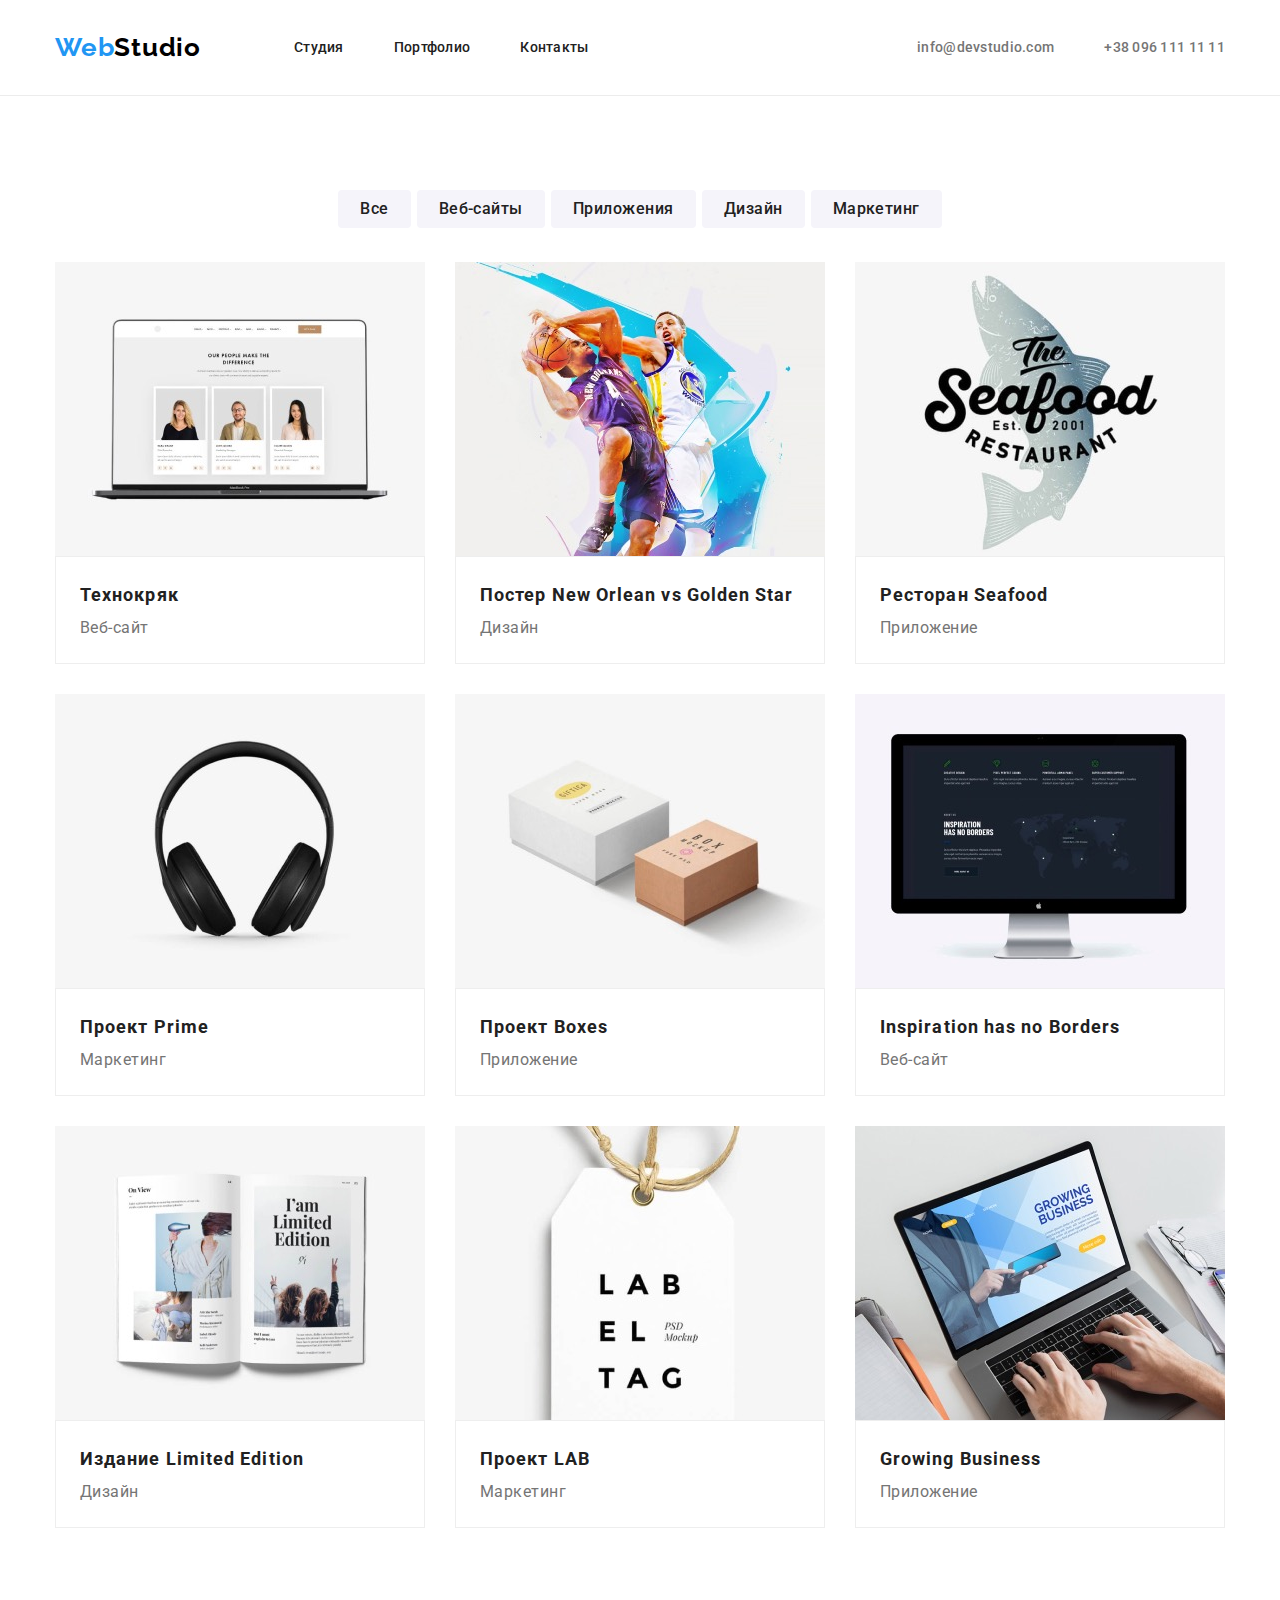
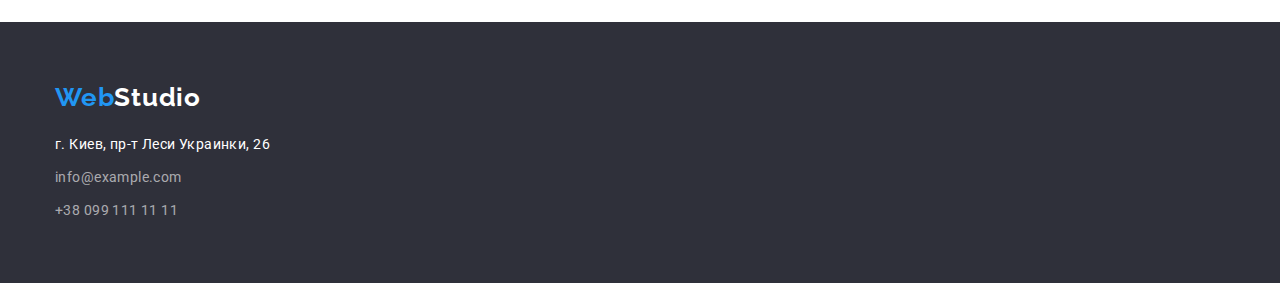
==== portfolio.html @ e6b396a7 "Cloned Hw3" ====
<!DOCTYPE html>
<html lang="ru">
<head>
    <meta charset="UTF-8">
    <meta http-equiv="X-UA-Compatible" content="IE=edge">
    <meta name="viewport" content="width=device-width, initial-scale=1.0">
    <title>Портфолио WebStudio</title>
    <link rel="preconnect" href="https://fonts.googleapis.com">
    <link rel="preconnect" href="https://fonts.gstatic.com" crossorigin>
    <link href="https://fonts.googleapis.com/css2?family=Raleway:wght@700&family=Roboto:wght@400;500;700;900&display=swap"
    rel="stylesheet">
    <link rel="stylesheet" href="https://cdnjs.cloudflare.com/ajax/libs/modern-normalize/1.1.0/modern-normalize.min.css">
    <link rel="stylesheet" href="./css/styles.css">
</head>
<body>
<header class="header">
    <div class="container">
        <div class="row-items">
            <nav class="row-items">
                <a class="logo link" href="./index.html">Web<span class="logo-studio">Studio</span></a>
                <ul class="list row-items">
                    <li class="header-list"><a class="header-item navigation" href="./index.html">Студия</a></li>
                    <li class="header-list"><a class="header-item navigation" href="./portfolio.html">Портфолио</a></li>
                    <li class="header-list"><a class="header-item navigation" href="./contacts">Контакты</a></li>
                </ul>
            </nav>

            <ul class="list row-items header-contacts">
                <li class="header-list"><a class="header-item contacts"
                        href="mailto:info@devstudio.com">info@devstudio.com</a></li>
                <li class="header-list"><a class="header-item contacts" href="tel:+380961111111">+38 096 111 11 11</a>
                </li>
            </ul>
        </div>
    </div>
</header>


<main>
    <div class="container">
    <section class="section">
            <h1 class="hidden">Портфолио Работ WebStudio</h1>
            <ul class="list row-items filter-position">
                <li class="filter-list"><button class="filter" type="button">Все</button></li>
                <li class="filter-list"><button class="filter" type="button">Веб-сайты</button></li>
                <li class="filter-list"><button class="filter" type="button">Приложения</button></li>
                <li class="filter-list"><button class="filter" type="button">Дизайн</button></li>
                <li class="filter-list"><button class="filter" type="button">Маркетинг</button></li>
            </ul>

    <ul class="list row-items">
        <li class="project-card"><a class="link" href=""><img src="./images/case1.jpg" alt="Веб-сайт Технокряк" width="370" height="294" class="image"> <div class="project-text"><h2 class="project-name">Технокряк</h2><p class="project-definition">Веб-сайт</p></div></a></li>
        <li class="project-card"><a class="link" href=""><img src="./images/case2.jpg" alt="Дизайн Постер New Orlean vs Golden Star" width="370" height="294" class="image"><div class="project-text"><h2 class="project-name">Постер New Orlean vs Golden Star</h2><p class="project-definition">Дизайн</p></div></a></li>
        <li class="project-card"><a class="link" href=""><img src="./images/case3.jpg" alt="Приложение Ресторан Seafood" width="370" height="294" class="image"><div class="project-text"><h2 class="project-name">Ресторан Seafood</h2><p class="project-definition">Приложение</p></div></a></li>
        <li class="project-card"><a class="link" href=""><img src="./images/case4.jpg" alt="Маркетинг Проект Prime" width="370" height="294" class="image"><div class="project-text"><h2 class="project-name">Проект Prime</h2><p class="project-definition">Маркетинг</p></div></a></li>
        <li class="project-card"><a class="link" href=""><img src="./images/case5.jpg" alt="Приложение Проект Boxes" width="370" height="294" class="image"><div class="project-text"><h2 class="project-name">Проект Boxes</h2><p class="project-definition">Приложение</p></div></a></li>
        <li class="project-card"><a class="link" href=""><img src="./images/case6.jpg" alt="Веб-сайт Inspiration has no Borders" width="370" height="294" class="image"><div class="project-text"><h2 class="project-name" lang="en">Inspiration has no Borders</h2><p class="project-definition">Веб-сайт</p></div></a></li>
        <li class="project-card"><a class="link" href=""><img src="./images/case7.jpg" alt="Дизайн Издание Limited Edition" width="370" height="294" class="image"><div class="project-text"><h2 class="project-name">Издание Limited Edition</h2><p class="project-definition">Дизайн</p></div></a></li>
        <li class="project-card"><a class="link" href=""><img src="./images/case8.jpg" alt="Маркетинг Проект LAB" width="370" height="294" class="image"><div class="project-text"><h2 class="project-name">Проект LAB</h2><p class="project-definition">Маркетинг</p></div></a></li>
        <li class="project-card"><a class="link" href=""><img src="./images/case9.jpg" alt="Приложение Growing Business" width="370" height="294" class="image"><div class="project-text"><h2 class="project-name" lang="en">Growing Business</h2><p class="project-definition">Приложение</p></div></a></li>
    </ul>

    </div>
    </section>
</main>


        <footer class="footer">
            <div class="container">
                <a class="logo-footer link" href="./index.html">Web<span class="studio-footer">Studio</span></a>
                <address>
                    <ul class="list">
                        <li class="footer-list"><a class="address-street" href="https://goo.gl/maps/aRRkFb3PzJFJw8Fk9"
                                target="_blank">г. Киев, пр-т Леси Украинки, 26</a></li>
                        <li class="footer-list"><a class="address-contacts link"
                                href="mailto:info@devstudio.com">info@example.com</a></li>
                        <li class="footer-list"><a class="address-contacts link" href="tel:+380961111111">+38 099 111 11 11</a>
                        </li>
                    </ul>
                </address>
            </div>
        </footer>
</body>
</html>
---- css/styles.css ----
:root {
  --brand-color: #2196f3;
  --text-main: #757575;
  --section-background: #2f303a;
  --section-extra: #f5f4fa;
  --text-important: #212121;
  --brand-header: #000000;
  --elements-white: #ffffff;
}

h1,
h2,
h3,
h4,
h5,
h6,
ul,
p {
  margin: 0;
  padding: 0;
}

body {
  font-family: "Roboto", "Helvetica Neue", "Verdana", "Tahoma", sans-serif;
  color: var(--text-main);
  font-size: 14px;
  line-height: 1.71;
  letter-spacing: 0.03em;
  background: var(--elements-white);
}

.container {
  max-width: 1200px;
  margin-left: auto;
  margin-right: auto;
  padding-left: 15px;
  padding-right: 15px;
}

.link {
  display: block;
  text-decoration: none;
}

.list {
  list-style: none;
}

.row-items {
  display: flex;
  flex-wrap: wrap;
  align-items: center;
}

.section {
  padding-top: 94px;
  padding-bottom: 94px;
}

/* header */

.header {
  padding-top: 32px;
  padding-bottom: 32px;

  border-bottom: #ececec solid 1px;
}

.header-contacts {
  margin-left: auto;
}

/*logo*/

.logo {
  font-family: "Raleway";
  font-weight: 700;
  font-size: 26px;
  line-height: 1.2;
  letter-spacing: 0.03em;
  color: var(--brand-color);
}

.logo-studio {
  color: var(--brand-header);
}

/*header navigation*/

.header-list {
  margin-right: 50px;
}

.header-list:last-child {
  margin-right: 0px;
}

.header-list:first-child {
  margin-left: 93px;
}

.header-item {
  font-weight: 500;
  line-height: 1.14;
  letter-spacing: 0.02em;
  text-decoration: none;
}

.navigation {
  color: var(--text-important);
}

.contacts {
  color: var(--text-main);
}

.header-item:hover,
.header-item:focus,
.address-street:focus,
.address-street:hover,
.address-contacts:focus,
.address-contacts:hover {
  color: var(--brand-color);
}

/* hero */

.hero {
  padding-top: 200px;
  padding-bottom: 200px;
  background: var(--section-background);
}

.hero-headline {
  font-weight: 900;
  font-size: 44px;
  line-height: 1.36;
  letter-spacing: 0.06em;
  text-transform: uppercase;
  color: var(--elements-white);
  text-align: center;
}

.btn-hero {
  display: block;

  margin-top: 30px;
  margin-left: auto;
  margin-right: auto;
  padding: 10px 32px;

  font-family: inherit;
  font-weight: 700px;
  font-size: 16px;
  line-height: 1.87;
  letter-spacing: 0.06em;
  color: var(--elements-white);
  background: var(--brand-color);
  border: transparent;
  border-radius: 4px;
  cursor: pointer;
}

/*section 1 */

.advantage-title {
  margin-bottom: 10px;

  font-weight: 700px;
  line-height: 1.14;
  letter-spacing: 0.03em;
  text-transform: uppercase;
  color: var(--text-important);
}

.advantage-list {
  max-width: 270px;
  margin-right: 30px;
}

.advantage-list:last-child {
  margin-right: 0;
}

/*sections services & team */

.section-services {
  padding-bottom: 94px;
}

.section-title {
  margin-bottom: 50px;

  font-weight: 700px;
  font-size: 36px;
  line-height: 1.17;
  text-align: center;
  letter-spacing: 0.03em;
  color: var(--text-important);
}

.services-list {
  margin-right: 30px;
}

.services-list:last-child {
  margin-right: 0;
}

.section-team {
  background: var(--section-extra);
}

.team-card {
  max-width: 270px;
  background: var(--elements-white);
  border-radius: 0px 0px 4px 4px;

  filter: drop-shadow(0px 4px 4px rgba(0, 0, 0, 0.25));
}

.team-list {
  font-size: 16px;
  line-height: 1.19;
  text-align: center;
  letter-spacing: 0.03em;
}

.team-member {
  margin-right: 30px;
}

.team-member:last-child {
  margin-right: 0;
}

.team-name {
  margin-bottom: 10px;

  font-weight: 500px;
  color: var(--text-important);
}

.team-description {
  padding-top: 30px;
  padding-bottom: 30px;
}

/*address*/

.footer {
  background: var(--section-background);
  padding-top: 60px;
  padding-bottom: 60px;
}

.logo-footer {
  margin-bottom: 20px;

  font-family: "Raleway";
  font-weight: 700;
  font-size: 26px;
  line-height: 1.2;
  letter-spacing: 0.03em;
  color: var(--brand-color);

  margin-bottom: 20px;
}

.studio-footer {
  color: var(--elements-white);
}

.footer-list {
  margin-top: 9px;
}

.footer-list:first-child{
  margin-top: 0;
}

.address-street {
  color: var(--elements-white);
  line-height: 1.71;
  letter-spacing: 0.03em;
  text-decoration: inherit;
  font-style: normal;
}

.address-contacts {
  line-height: 1.71;
  letter-spacing: 0.03em;
  color: rgba(255, 255, 255, 0.6);
  font-style: normal;
}

/*portfolio page*/

.hidden {
  position: absolute;
  clip: rect(0 0 0 0);
  width: 1px;
  height: 1px;
  margin: -1px;
  border: 0;
  padding: 0;
  overflow: hidden;
}

/*filters*/

.filter {
  padding: 6px 22px;

  font-weight: 500;
  font-size: 16px;
  line-height: 1.62;
  text-align: center;
  letter-spacing: 0.03em;
  color: var(--text-important);
  background: var(--section-extra);
  cursor: pointer;
  border: transparent;
  border-radius: 4px;
}

.filter:hover,
.filter:focus {
  color: var(--elements-white);
  background: var(--brand-color);
  box-shadow: 0px 3px 1px rgba(0, 0, 0, 0.1), 0px 1px 2px rgba(0, 0, 0, 0.08),
    0px 2px 2px rgba(0, 0, 0, 0.12);
}

.filter-list {
  margin-right: 6px;
}

.filter-list:last-child {
  margin-right: 0;
}

.filter-position {
  justify-content: center;
  margin-bottom: 34px;
}

/*projects list*/

.project-card {
  width: 370px;
  margin-right: 30px;
  margin-top: 30px;
}

.project-card:nth-child(-n + 3) {
  margin-top: 0;
}

.project-card:nth-child(3n + 0) {
  margin-right: 0;
}

.image {
  display: block;
  max-width: 100%;
  height: auto;
}

.project-text {
  padding: 20px 24px;

  background: var(--elements-white);
  border: #eeeeee 1px solid;
}

.project-name {
  font-weight: 700;
  font-size: 18px;
  line-height: 2;
  letter-spacing: 0.06em;
  color: var(--text-important);
}

.project-definition {
  font-size: 16px;
  line-height: 1.87;
  letter-spacing: 0.03em;
  color: var(--text-main);
}
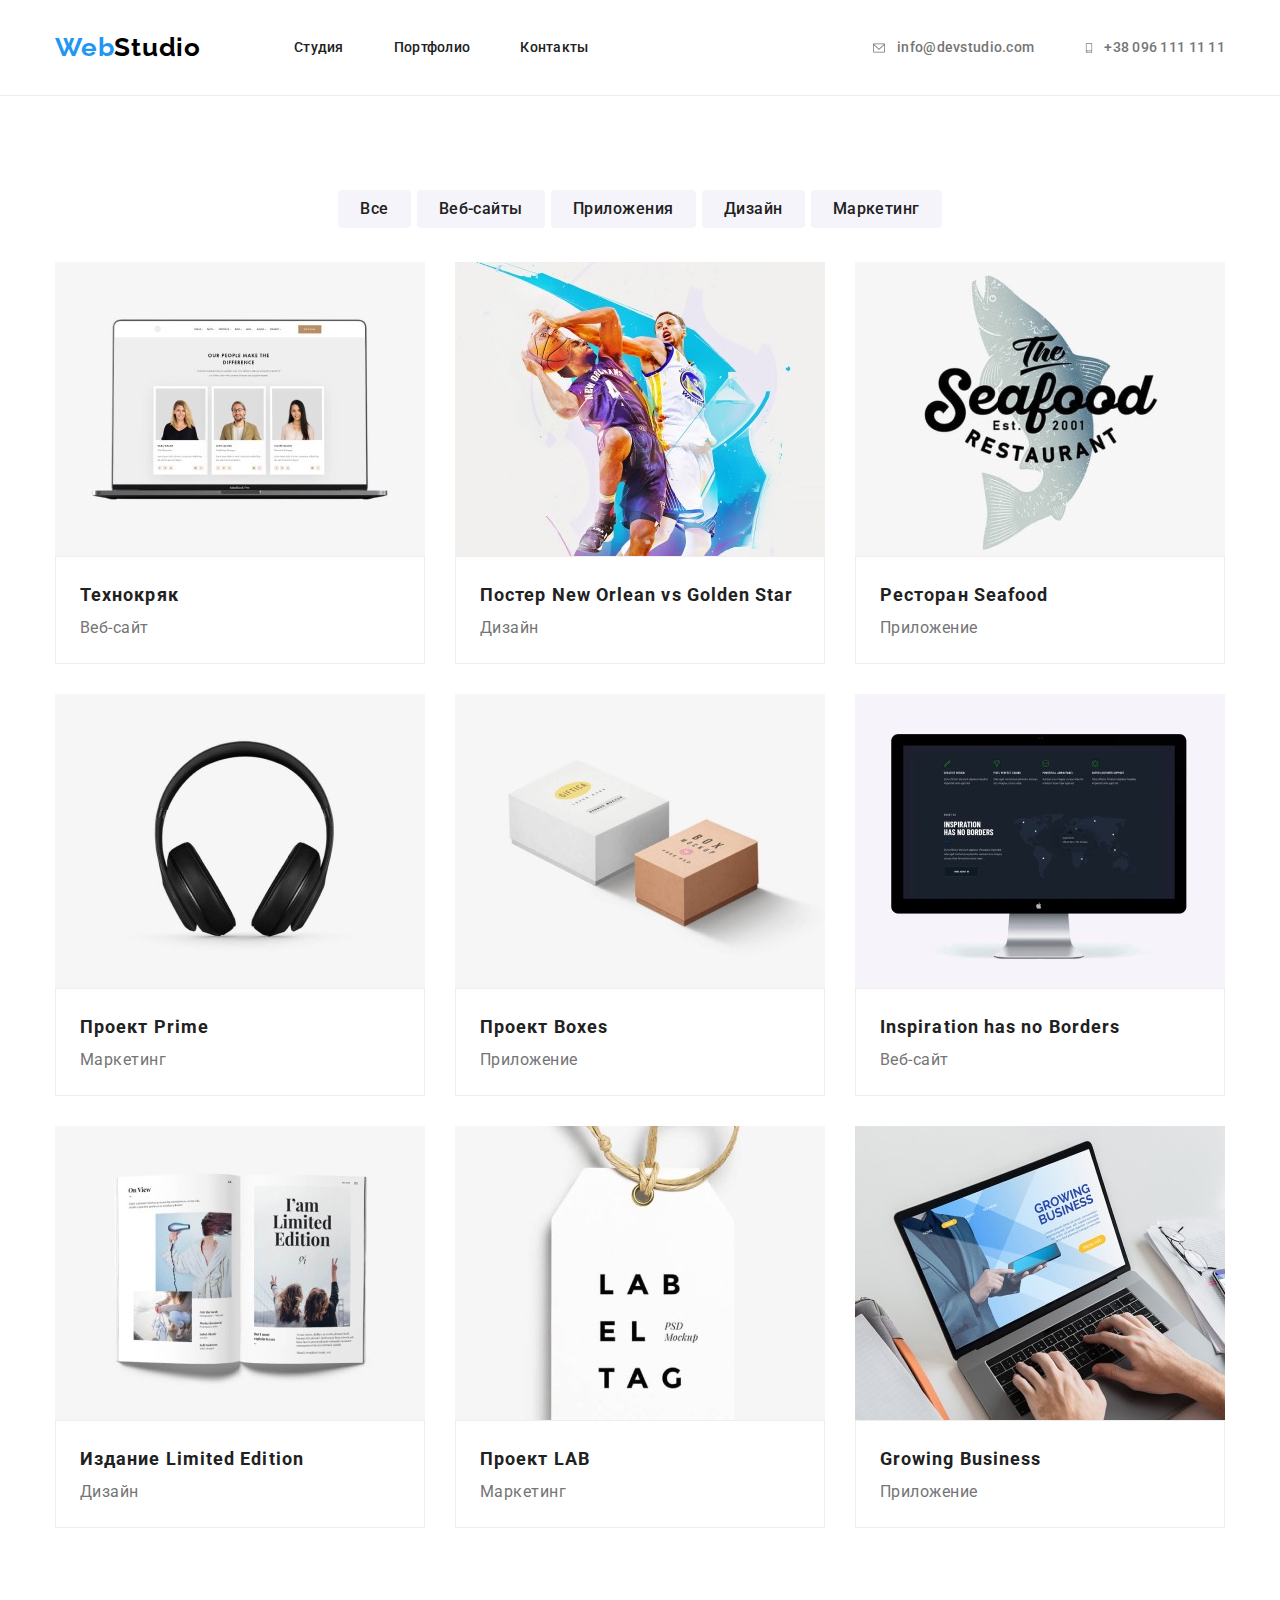
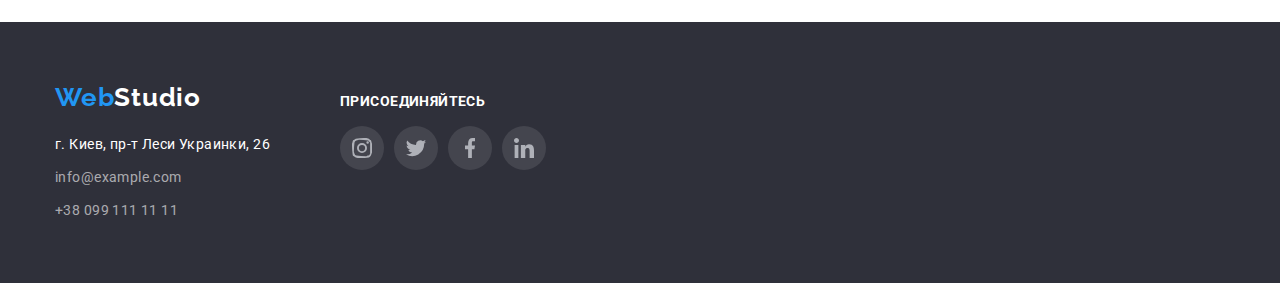
==== commit 52e965f7: "First_assignment_submission_24_11" ====
--- a/portfolio.html
+++ b/portfolio.html
@@ -26,10 +26,14 @@
             </nav>
 
             <ul class="list row-items header-contacts">
-                <li class="header-list"><a class="header-item contacts"
-                        href="mailto:info@devstudio.com">info@devstudio.com</a></li>
-                <li class="header-list"><a class="header-item contacts" href="tel:+380961111111">+38 096 111 11 11</a>
-                </li>
+                <li class="header-list"><a class="header-item contacts" href="mailto:info@devstudio.com"><svg width="16"
+                            height="12" class="icon header-icon">
+                            <use href="../images/icons.svg#icon-email"></use>
+                        </svg>info@devstudio.com</a></li>
+                <li class="header-list"><a class="header-item contacts" href="tel:+380961111111"><svg width="10"
+                            height="16" class="icon header-icon">
+                            <use href="../images/icons.svg#icon-phone"></use>
+                        </svg>+38 096 111 11 11</a> </li>
             </ul>
         </div>
     </div>
@@ -66,18 +70,42 @@
 
 
         <footer class="footer">
-            <div class="container">
-                <a class="logo-footer link" href="./index.html">Web<span class="studio-footer">Studio</span></a>
-                <address>
-                    <ul class="list">
-                        <li class="footer-list"><a class="address-street" href="https://goo.gl/maps/aRRkFb3PzJFJw8Fk9"
-                                target="_blank">г. Киев, пр-т Леси Украинки, 26</a></li>
-                        <li class="footer-list"><a class="address-contacts link"
-                                href="mailto:info@devstudio.com">info@example.com</a></li>
-                        <li class="footer-list"><a class="address-contacts link" href="tel:+380961111111">+38 099 111 11 11</a>
-                        </li>
+            <div class="container row-items-footer">
+                <div>
+                    <a class="logo-footer link" href="./index.html">Web<span class="studio-footer">Studio</span></a>
+                    <address>
+                        <ul class="list">
+                            <li class="footer-list"><a class="address-street" href="https://goo.gl/maps/aRRkFb3PzJFJw8Fk9"
+                                    target="_blank">г. Киев, пр-т Леси Украинки, 26</a></li>
+                            <li class="footer-list"><a class="address-contacts link"
+                                    href="mailto:info@devstudio.com">info@example.com</a></li>
+                            <li class="footer-list"><a class="address-contacts link" href="tel:+380961111111">+38 099 111 11
+                                    11</a></li>
+                        </ul>
+                    </address>
+                </div>
+        
+                <div class="studio-social-media">
+                    <h3 class="call-to-action">присоединяйтесь</h3>
+                    <ul class="row-items sm-list">
+                        <li class="list sm-item"><a href="" class="social-media-footer"> <svg class="icon" width="20"
+                                    height="20">
+                                    <use href="../images/icons.svg#icon-instagram"></use>
+                                </svg></a></li>
+                        <li class="list sm-item"><a href="" class="social-media-footer"> <svg class="icon" width="20"
+                                    height="20">
+                                    <use href="../images/icons.svg#icon-twitter"></use>
+                                </svg></a></li>
+                        <li class="list sm-item"><a href="" class="social-media-footer"> <svg class="icon" width="20"
+                                    height="20">
+                                    <use href="../images/icons.svg#icon-facebook"></use>
+                                </svg></a></li>
+                        <li class="list sm-item"><a href="" class="social-media-footer"> <svg class="icon" width="20"
+                                    height="20">
+                                    <use href="../images/icons.svg#icon-linkedin"></use>
+                                </svg></a></li>
                     </ul>
-                </address>
+                </div>
             </div>
         </footer>
 </body>
--- a/css/styles.css
+++ b/css/styles.css
@@ -6,6 +6,7 @@
   --text-important: #212121;
   --brand-header: #000000;
   --elements-white: #ffffff;
+  --icon-default: #afb1b8;
 }
 
 h1,
@@ -70,6 +71,13 @@
   margin-left: auto;
 }
 
+.contacts-icon {
+  display: flex;
+  background-color: #2196f3;
+  align-items: center;
+  justify-content: center;
+}
+
 /*logo*/
 
 .logo {
@@ -100,10 +108,17 @@
 }
 
 .header-item {
+  display: flex;
+  align-items: center;
+  justify-content: center;
   font-weight: 500;
   line-height: 1.14;
   letter-spacing: 0.02em;
   text-decoration: none;
+}
+
+.header-icon {
+  margin-right: 10px;
 }
 
 .navigation {
@@ -129,6 +144,14 @@
   padding-top: 200px;
   padding-bottom: 200px;
   background: var(--section-background);
+  background-image: linear-gradient(
+      rgba(47, 48, 58, 0.4),
+      rgba(47, 48, 58, 0.4)
+    ),
+    url(../images/hero-background.jpg);
+  background-repeat: no-repeat;
+  background-position: center;
+  background-size: cover;
 }
 
 .hero-headline {
@@ -214,6 +237,7 @@
 .team-card {
   max-width: 270px;
   background: var(--elements-white);
+  padding-bottom: 30px;
   border-radius: 0px 0px 4px 4px;
 
   filter: drop-shadow(0px 4px 4px rgba(0, 0, 0, 0.25));
@@ -243,7 +267,82 @@
 
 .team-description {
   padding-top: 30px;
-  padding-bottom: 30px;
+}
+
+.sm-list {
+  display: flex;
+  justify-content: center;
+  margin-top: 16px;
+}
+
+.sm-item {
+  margin-right: 10px;
+}
+
+.sm-item:last-child {
+  margin-right: 0;
+}
+
+.social-media {
+  display: flex;
+  width: 44px;
+  height: 44px;
+  background-color: transparent;
+  border-radius: 50%;
+  align-items: center;
+  justify-content: center;
+  color: var(--icon-default);
+}
+
+.social-media-footer {
+  display: flex;
+  width: 44px;
+  height: 44px;
+  background-color: rgba(255, 255, 255, 0.1);
+  border-radius: 50%;
+  align-items: center;
+  justify-content: center;
+  color: var(--icon-default);
+}
+
+.icon {
+  fill: currentColor;
+}
+
+.social-media:hover,
+.social-media:focus,
+.social-media-footer:hover,
+.social-media-footer:focus {
+  background: var(--brand-color);
+  color: var(--elements-white);
+}
+
+.clients-margins {
+  margin-right: 30px;
+}
+
+.client-list {
+  display: flex;
+  align-items: center;
+  justify-content: center;
+  width: 170px;
+  height: 92px;
+  color: var(--icon-default);
+  background-color: var(--elements-white);
+  border: 1px solid var(--icon-default);
+  box-sizing: border-box;
+  border-radius: 4px;
+}
+
+.clients-margins:last-child {
+  margin-right: 0;
+}
+
+.client-list:hover,
+.client-list:focus {
+  color: var(--brand-color);
+  border: 1px solid var(--brand-color);
+  filter: drop-shadow(0px 4px 4px rgba(0, 0, 0, 0.25));
 }
 
 /*address*/
@@ -275,7 +374,7 @@
   margin-top: 9px;
 }
 
-.footer-list:first-child{
+.footer-list:first-child {
   margin-top: 0;
 }
 
@@ -292,6 +391,25 @@
   letter-spacing: 0.03em;
   color: rgba(255, 255, 255, 0.6);
   font-style: normal;
+}
+
+.call-to-action {
+  font-weight: bold;
+  font-size: 14px;
+  line-height: 1.14;
+  letter-spacing: 0.03em;
+  text-transform: uppercase;
+  color: #ffffff;
+}
+
+.studio-social-media {
+  margin-left: 70px;
+  margin-top: 12px;
+}
+
+.row-items-footer {
+  display: flex;
+  align-items: flex-start;
 }
 
 /*portfolio page*/
@@ -353,6 +471,12 @@
   margin-top: 30px;
 }
 
+.project-card:hover,
+.project-card:focus {
+  box-shadow: 0px 1px 1px rgba(0, 0, 0, 0.12), 0px 4px 4px rgba(0, 0, 0, 0.06),
+    1px 4px 6px rgba(0, 0, 0, 0.16);
+}
+
 .project-card:nth-child(-n + 3) {
   margin-top: 0;
 }
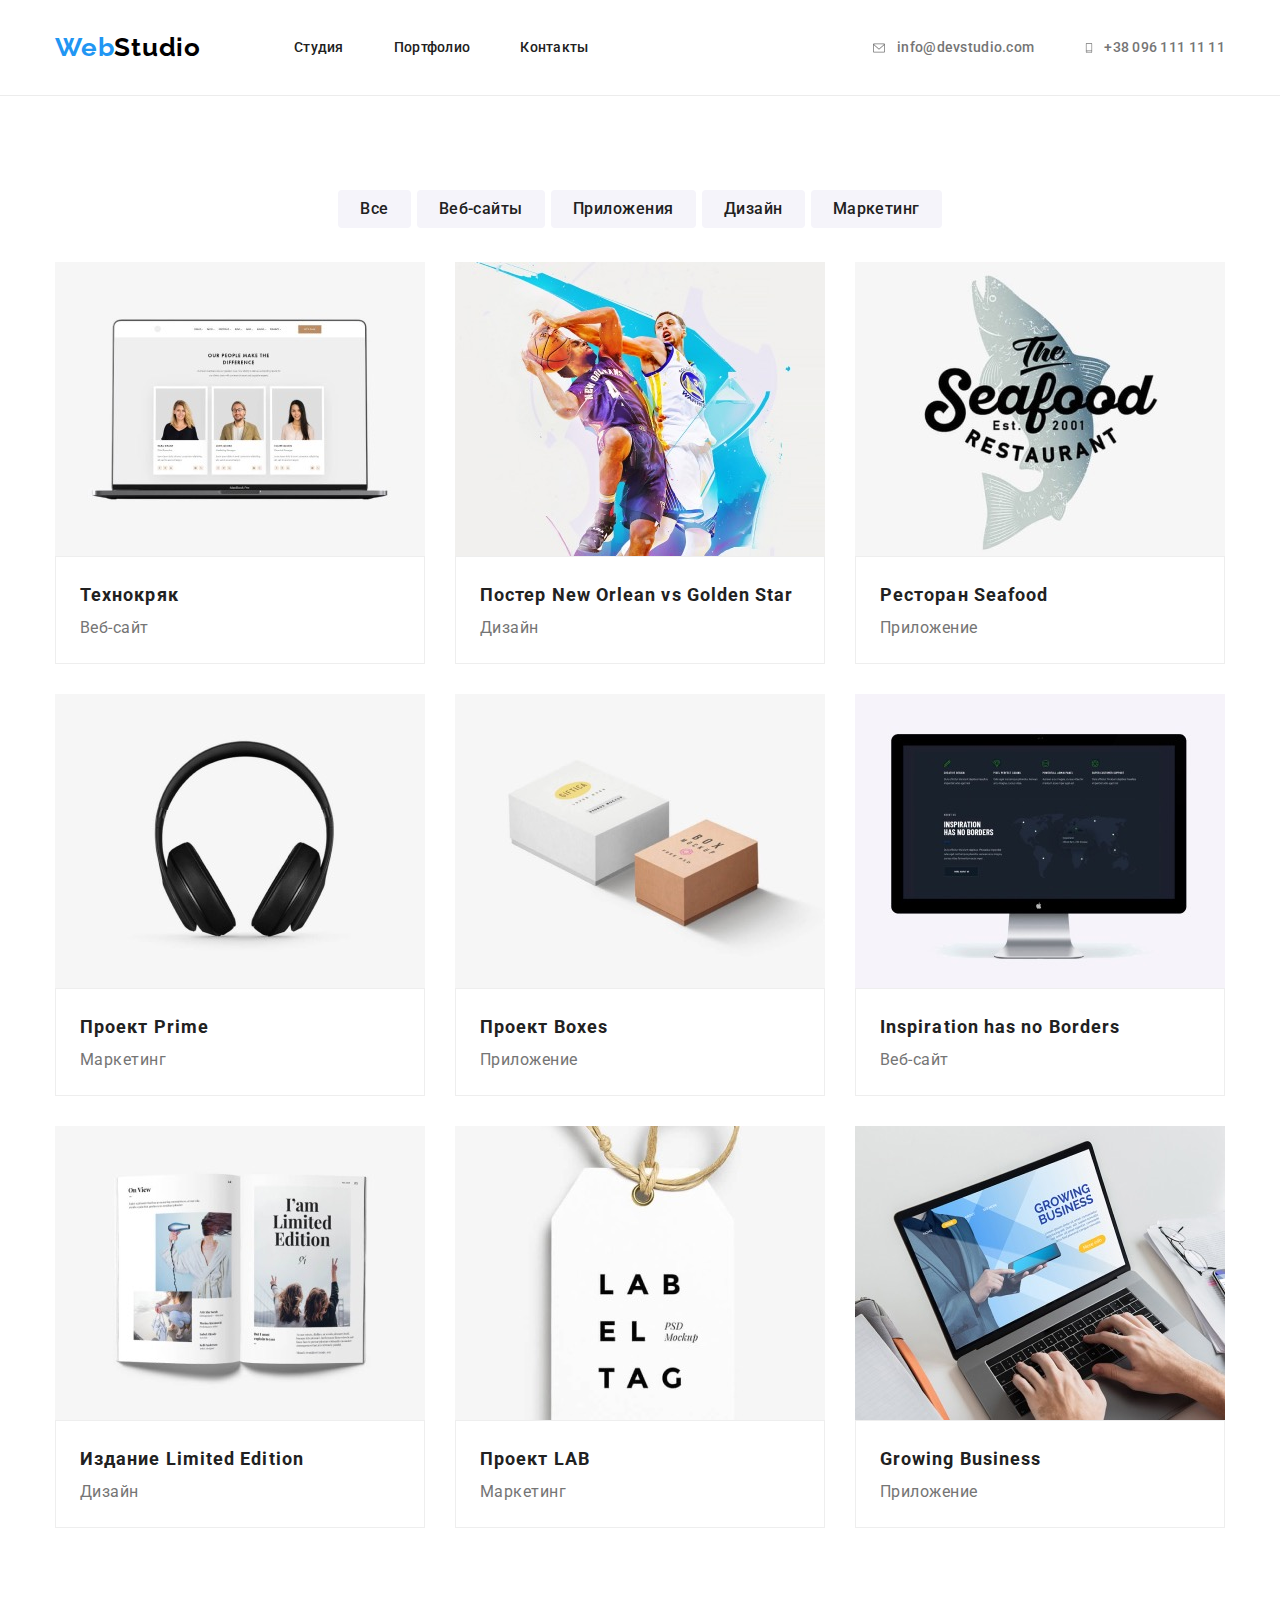
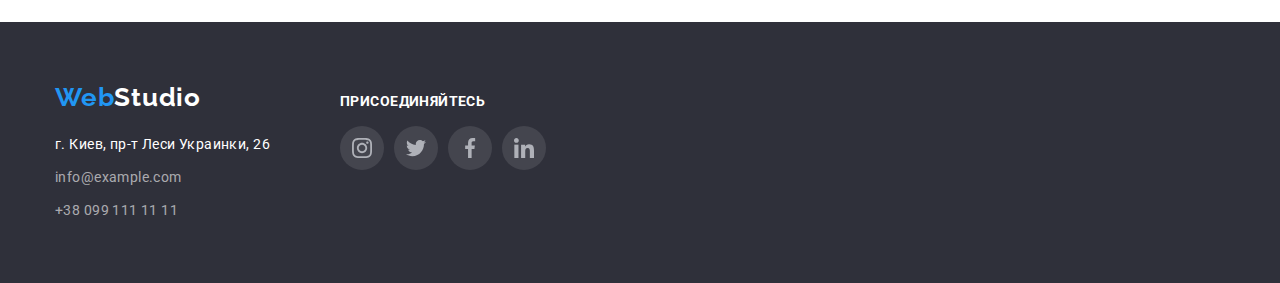
==== commit bbe6e586: "fixes_25_11" ====
--- a/portfolio.html
+++ b/portfolio.html
@@ -28,11 +28,11 @@
             <ul class="list row-items header-contacts">
                 <li class="header-list"><a class="header-item contacts" href="mailto:info@devstudio.com"><svg width="16"
                             height="12" class="icon header-icon">
-                            <use href="../images/icons.svg#icon-email"></use>
+                            <use href="./images/icons.svg#icon-email"></use>
                         </svg>info@devstudio.com</a></li>
                 <li class="header-list"><a class="header-item contacts" href="tel:+380961111111"><svg width="10"
                             height="16" class="icon header-icon">
-                            <use href="../images/icons.svg#icon-phone"></use>
+                            <use href="./images/icons.svg#icon-phone"></use>
                         </svg>+38 096 111 11 11</a> </li>
             </ul>
         </div>
@@ -90,19 +90,19 @@
                     <ul class="row-items sm-list">
                         <li class="list sm-item"><a href="" class="social-media-footer"> <svg class="icon" width="20"
                                     height="20">
-                                    <use href="../images/icons.svg#icon-instagram"></use>
+                                    <use href="./images/icons.svg#icon-instagram"></use>
                                 </svg></a></li>
                         <li class="list sm-item"><a href="" class="social-media-footer"> <svg class="icon" width="20"
                                     height="20">
-                                    <use href="../images/icons.svg#icon-twitter"></use>
+                                    <use href="./images/icons.svg#icon-twitter"></use>
                                 </svg></a></li>
                         <li class="list sm-item"><a href="" class="social-media-footer"> <svg class="icon" width="20"
                                     height="20">
-                                    <use href="../images/icons.svg#icon-facebook"></use>
+                                    <use href="./images/icons.svg#icon-facebook"></use>
                                 </svg></a></li>
                         <li class="list sm-item"><a href="" class="social-media-footer"> <svg class="icon" width="20"
                                     height="20">
-                                    <use href="../images/icons.svg#icon-linkedin"></use>
+                                    <use href="./images/icons.svg#icon-linkedin"></use>
                                 </svg></a></li>
                     </ul>
                 </div>
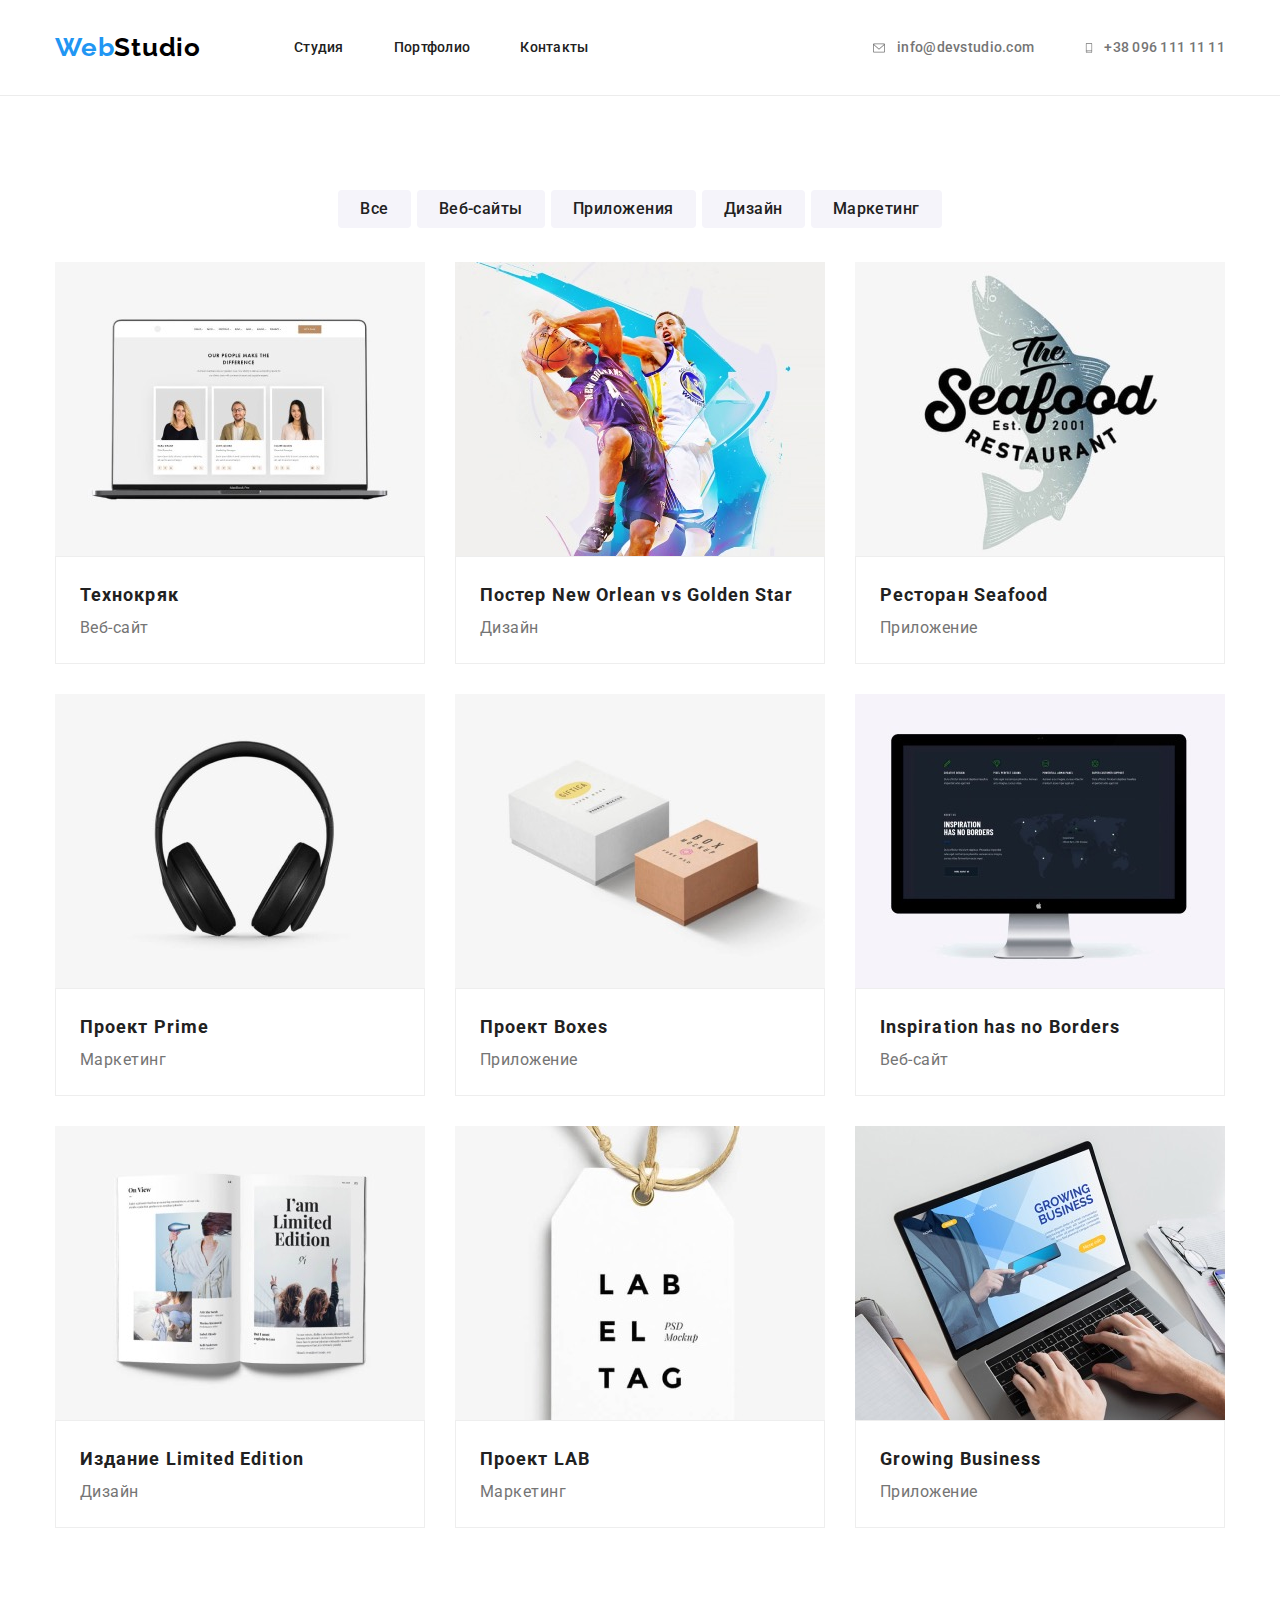
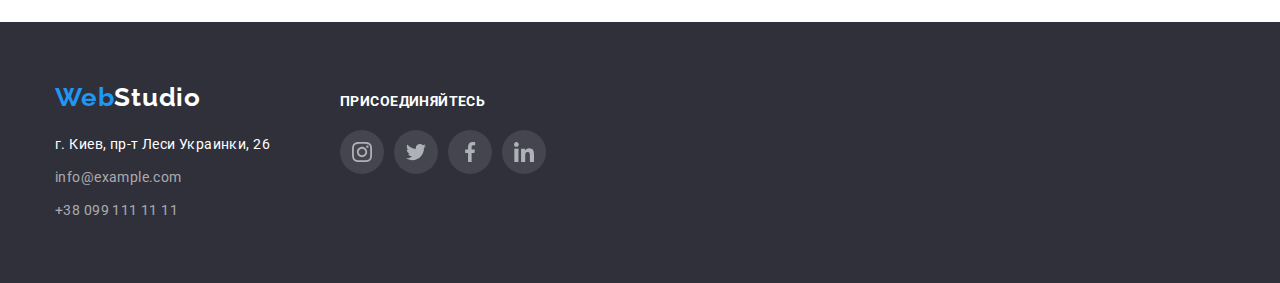
==== commit af2756f5: "Revisions_1_26_11" ====
--- a/portfolio.html
+++ b/portfolio.html
@@ -53,15 +53,15 @@
             </ul>
 
     <ul class="list row-items">
-        <li class="project-card"><a class="link" href=""><img src="./images/case1.jpg" alt="Веб-сайт Технокряк" width="370" height="294" class="image"> <div class="project-text"><h2 class="project-name">Технокряк</h2><p class="project-definition">Веб-сайт</p></div></a></li>
-        <li class="project-card"><a class="link" href=""><img src="./images/case2.jpg" alt="Дизайн Постер New Orlean vs Golden Star" width="370" height="294" class="image"><div class="project-text"><h2 class="project-name">Постер New Orlean vs Golden Star</h2><p class="project-definition">Дизайн</p></div></a></li>
-        <li class="project-card"><a class="link" href=""><img src="./images/case3.jpg" alt="Приложение Ресторан Seafood" width="370" height="294" class="image"><div class="project-text"><h2 class="project-name">Ресторан Seafood</h2><p class="project-definition">Приложение</p></div></a></li>
-        <li class="project-card"><a class="link" href=""><img src="./images/case4.jpg" alt="Маркетинг Проект Prime" width="370" height="294" class="image"><div class="project-text"><h2 class="project-name">Проект Prime</h2><p class="project-definition">Маркетинг</p></div></a></li>
-        <li class="project-card"><a class="link" href=""><img src="./images/case5.jpg" alt="Приложение Проект Boxes" width="370" height="294" class="image"><div class="project-text"><h2 class="project-name">Проект Boxes</h2><p class="project-definition">Приложение</p></div></a></li>
-        <li class="project-card"><a class="link" href=""><img src="./images/case6.jpg" alt="Веб-сайт Inspiration has no Borders" width="370" height="294" class="image"><div class="project-text"><h2 class="project-name" lang="en">Inspiration has no Borders</h2><p class="project-definition">Веб-сайт</p></div></a></li>
-        <li class="project-card"><a class="link" href=""><img src="./images/case7.jpg" alt="Дизайн Издание Limited Edition" width="370" height="294" class="image"><div class="project-text"><h2 class="project-name">Издание Limited Edition</h2><p class="project-definition">Дизайн</p></div></a></li>
-        <li class="project-card"><a class="link" href=""><img src="./images/case8.jpg" alt="Маркетинг Проект LAB" width="370" height="294" class="image"><div class="project-text"><h2 class="project-name">Проект LAB</h2><p class="project-definition">Маркетинг</p></div></a></li>
-        <li class="project-card"><a class="link" href=""><img src="./images/case9.jpg" alt="Приложение Growing Business" width="370" height="294" class="image"><div class="project-text"><h2 class="project-name" lang="en">Growing Business</h2><p class="project-definition">Приложение</p></div></a></li>
+        <li class="project-card"><a class="link shadow-effect-portfolio" href=""><img src="./images/case1.jpg" alt="Веб-сайт Технокряк" width="370" height="294" class="image"> <div class="project-text"><h2 class="project-name">Технокряк</h2><p class="project-definition">Веб-сайт</p></div></a></li>
+        <li class="project-card"><a class="link shadow-effect-portfolio" href=""><img src="./images/case2.jpg" alt="Дизайн Постер New Orlean vs Golden Star" width="370" height="294" class="image"><div class="project-text"><h2 class="project-name">Постер New Orlean vs Golden Star</h2><p class="project-definition">Дизайн</p></div></a></li>
+        <li class="project-card"><a class="link shadow-effect-portfolio" href=""><img src="./images/case3.jpg" alt="Приложение Ресторан Seafood" width="370" height="294" class="image"><div class="project-text"><h2 class="project-name">Ресторан Seafood</h2><p class="project-definition">Приложение</p></div></a></li>
+        <li class="project-card"><a class="link shadow-effect-portfolio" href=""><img src="./images/case4.jpg" alt="Маркетинг Проект Prime" width="370" height="294" class="image"><div class="project-text"><h2 class="project-name">Проект Prime</h2><p class="project-definition">Маркетинг</p></div></a></li>
+        <li class="project-card"><a class="link shadow-effect-portfolio" href=""><img src="./images/case5.jpg" alt="Приложение Проект Boxes" width="370" height="294" class="image"><div class="project-text"><h2 class="project-name">Проект Boxes</h2><p class="project-definition">Приложение</p></div></a></li>
+        <li class="project-card"><a class="link shadow-effect-portfolio" href=""><img src="./images/case6.jpg" alt="Веб-сайт Inspiration has no Borders" width="370" height="294" class="image"><div class="project-text"><h2 class="project-name" lang="en">Inspiration has no Borders</h2><p class="project-definition">Веб-сайт</p></div></a></li>
+        <li class="project-card"><a class="link shadow-effect-portfolio" href=""><img src="./images/case7.jpg" alt="Дизайн Издание Limited Edition" width="370" height="294" class="image"><div class="project-text"><h2 class="project-name">Издание Limited Edition</h2><p class="project-definition">Дизайн</p></div></a></li>
+        <li class="project-card"><a class="link shadow-effect-portfolio" href=""><img src="./images/case8.jpg" alt="Маркетинг Проект LAB" width="370" height="294" class="image"><div class="project-text"><h2 class="project-name">Проект LAB</h2><p class="project-definition">Маркетинг</p></div></a></li>
+        <li class="project-card"><a class="link shadow-effect-portfolio" href=""><img src="./images/case9.jpg" alt="Приложение Growing Business" width="370" height="294" class="image"><div class="project-text"><h2 class="project-name" lang="en">Growing Business</h2><p class="project-definition">Приложение</p></div></a></li>
     </ul>
 
     </div>
--- a/css/styles.css
+++ b/css/styles.css
@@ -205,6 +205,13 @@
   margin-right: 0;
 }
 
+.advantage-icon {
+  display: flex;
+  margin-bottom: 30px;
+  align-items: center;
+  justify-content: center;
+}
+
 /*sections services & team */
 
 .section-services {
@@ -269,10 +276,13 @@
   padding-top: 30px;
 }
 
+.team-position {
+  margin-bottom: 16px;
+}
+
 .sm-list {
   display: flex;
   justify-content: center;
-  margin-top: 16px;
 }
 
 .sm-item {
@@ -400,6 +410,7 @@
   letter-spacing: 0.03em;
   text-transform: uppercase;
   color: #ffffff;
+  margin-bottom: 20px;
 }
 
 .studio-social-media {
@@ -471,8 +482,8 @@
   margin-top: 30px;
 }
 
-.project-card:hover,
-.project-card:focus {
+.shadow-effect-portfolio:hover,
+.shadow-effect-portfolio:focus {
   box-shadow: 0px 1px 1px rgba(0, 0, 0, 0.12), 0px 4px 4px rgba(0, 0, 0, 0.06),
     1px 4px 6px rgba(0, 0, 0, 0.16);
 }
